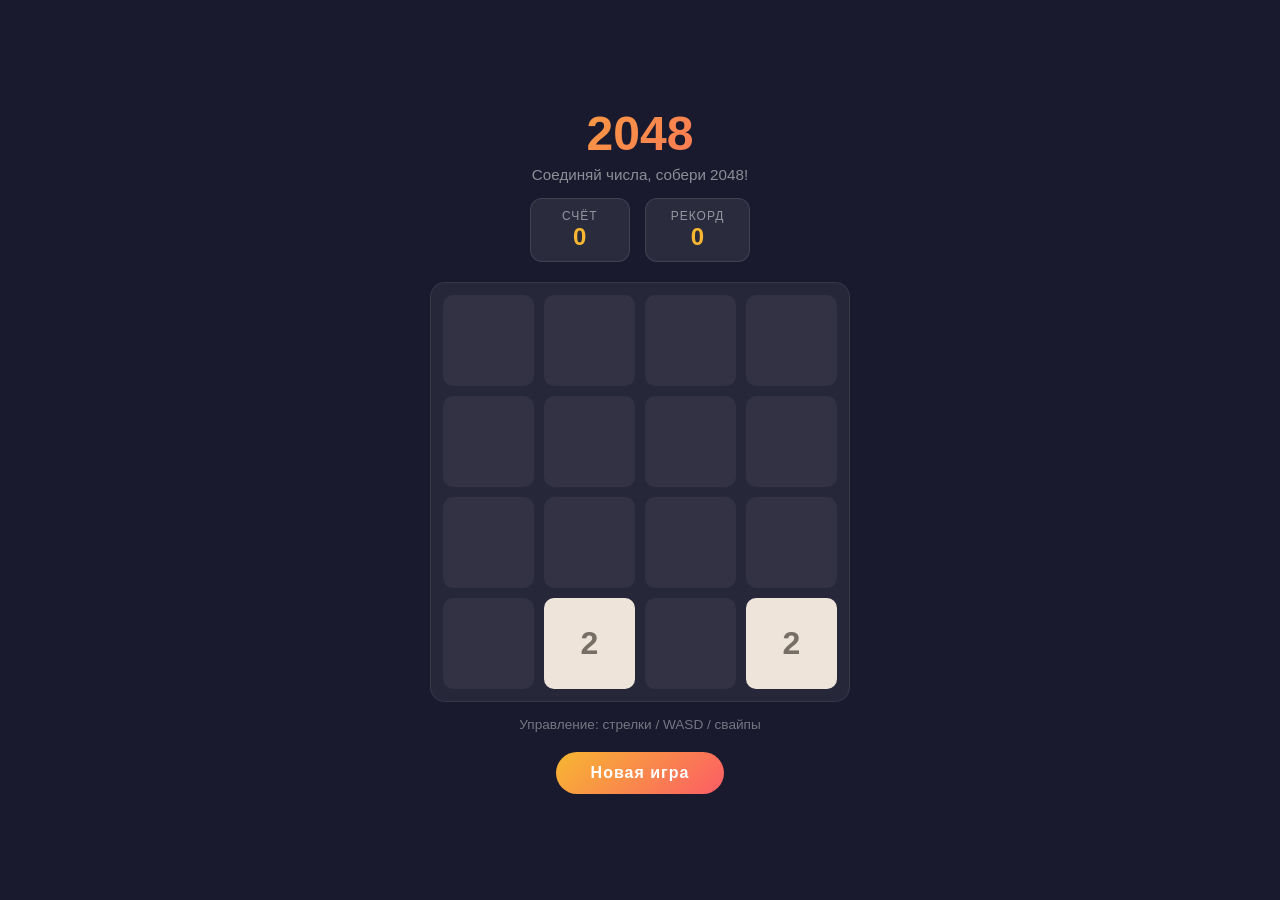
==== 2048.html @ e77bb4a8 "Initial commit: arcade games Made-with: Cursor" ====
<!DOCTYPE html>
<html lang="ru">
<head>
    <meta charset="UTF-8">
    <meta name="viewport" content="width=device-width, initial-scale=1.0, maximum-scale=1.0, user-scalable=no, viewport-fit=cover">
    <title>2048</title>
    <style>
        * {
            margin: 0;
            padding: 0;
            box-sizing: border-box;
            -webkit-user-select: none;
            user-select: none;
        }

        body {
            background: #1a1a2e;
            display: flex;
            justify-content: center;
            align-items: center;
            min-height: 100vh;
            font-family: 'Segoe UI', Tahoma, Geneva, Verdana, sans-serif;
            color: #fff;
            overflow: hidden;
            overscroll-behavior: none;
            touch-action: none;
            -webkit-tap-highlight-color: transparent;
        }

        .game-container {
            text-align: center;
            max-width: 460px;
            width: 100%;
            padding: 20px;
        }

        h1 {
            font-size: 3rem;
            margin-bottom: 5px;
            background: linear-gradient(135deg, #f7b731, #fc5c65);
            -webkit-background-clip: text;
            -webkit-text-fill-color: transparent;
            font-weight: 900;
        }

        .subtitle {
            color: rgba(255, 255, 255, 0.5);
            margin-bottom: 15px;
            font-size: 0.95rem;
        }

        .score-board {
            display: flex;
            justify-content: center;
            gap: 15px;
            margin-bottom: 20px;
        }

        .score-box {
            background: rgba(255, 255, 255, 0.08);
            border-radius: 12px;
            padding: 10px 25px;
            min-width: 100px;
            border: 1px solid rgba(255, 255, 255, 0.1);
        }

        .score-box .label {
            font-size: 0.75rem;
            text-transform: uppercase;
            color: rgba(255, 255, 255, 0.5);
            letter-spacing: 1px;
        }

        .score-box .value {
            font-size: 1.5rem;
            font-weight: bold;
            color: #f7b731;
        }

        .grid-container {
            background: rgba(255, 255, 255, 0.06);
            border-radius: 15px;
            padding: 12px;
            margin: 0 auto;
            width: 420px;
            height: 420px;
            position: relative;
            border: 1px solid rgba(255, 255, 255, 0.08);
        }

        .grid-bg {
            display: grid;
            grid-template-columns: repeat(4, 1fr);
            gap: 10px;
            width: 100%;
            height: 100%;
        }

        .cell-bg {
            background: rgba(255, 255, 255, 0.05);
            border-radius: 10px;
        }

        .tiles-layer {
            position: absolute;
            top: 12px;
            left: 12px;
            right: 12px;
            bottom: 12px;
        }

        .tile {
            position: absolute;
            display: flex;
            justify-content: center;
            align-items: center;
            border-radius: 10px;
            font-weight: 800;
            transition: top 0.12s ease, left 0.12s ease;
            z-index: 1;
        }

        .tile.new {
            animation: appear 0.2s ease;
        }

        .tile.merged {
            animation: pop 0.2s ease;
            z-index: 2;
        }

        @keyframes appear {
            0% { transform: scale(0); opacity: 0; }
            100% { transform: scale(1); opacity: 1; }
        }

        @keyframes pop {
            0% { transform: scale(1); }
            50% { transform: scale(1.15); }
            100% { transform: scale(1); }
        }

        .overlay {
            position: absolute;
            top: 0; left: 0;
            width: 100%; height: 100%;
            display: flex;
            flex-direction: column;
            justify-content: center;
            align-items: center;
            background: rgba(26, 26, 46, 0.85);
            z-index: 10;
            border-radius: 15px;
            backdrop-filter: blur(5px);
        }

        .overlay.hidden { display: none; }

        .overlay h2 {
            font-size: 2rem;
            margin-bottom: 15px;
        }

        .overlay .win { color: #f7b731; }
        .overlay .lose { color: #fc5c65; }

        .btn {
            padding: 12px 35px;
            font-size: 1rem;
            border: none;
            border-radius: 25px;
            cursor: pointer;
            background: linear-gradient(135deg, #f7b731, #fc5c65);
            color: #fff;
            font-weight: bold;
            transition: transform 0.2s, box-shadow 0.2s;
            letter-spacing: 1px;
            margin-top: 10px;
        }

        .btn:hover {
            transform: scale(1.05);
            box-shadow: 0 0 20px rgba(247, 183, 49, 0.4);
        }

        .controls-hint {
            margin-top: 15px;
            color: rgba(255, 255, 255, 0.4);
            font-size: 0.85rem;
        }

        @media (max-width: 480px) {
            .grid-container {
                width: min(92vw, 380px);
                height: min(92vw, 380px);
            }
            h1 { font-size: 2.2rem; }
        }
    </style>
</head>
<body>
    <div class="game-container">
        <h1>2048</h1>
        <p class="subtitle">Соединяй числа, собери 2048!</p>
        <div class="score-board">
            <div class="score-box">
                <div class="label">Счёт</div>
                <div class="value" id="score">0</div>
            </div>
            <div class="score-box">
                <div class="label">Рекорд</div>
                <div class="value" id="best">0</div>
            </div>
        </div>
        <div class="grid-container" id="gridContainer">
            <div class="grid-bg">
                <div class="cell-bg"></div><div class="cell-bg"></div><div class="cell-bg"></div><div class="cell-bg"></div>
                <div class="cell-bg"></div><div class="cell-bg"></div><div class="cell-bg"></div><div class="cell-bg"></div>
                <div class="cell-bg"></div><div class="cell-bg"></div><div class="cell-bg"></div><div class="cell-bg"></div>
                <div class="cell-bg"></div><div class="cell-bg"></div><div class="cell-bg"></div><div class="cell-bg"></div>
            </div>
            <div class="tiles-layer" id="tilesLayer"></div>
            <div class="overlay hidden" id="winOverlay">
                <h2 class="win">Победа!</h2>
                <p>Ты собрал 2048!</p>
                <button class="btn" id="continueBtn">Продолжить</button>
                <button class="btn" id="newGameWinBtn">Новая игра</button>
            </div>
            <div class="overlay hidden" id="loseOverlay">
                <h2 class="lose">Игра окончена</h2>
                <p>Нет доступных ходов</p>
                <button class="btn" id="newGameLoseBtn">Заново</button>
            </div>
        </div>
        <p class="controls-hint">Управление: стрелки / WASD / свайпы</p>
        <button class="btn" style="margin-top: 20px;" id="newGameBtn">Новая игра</button>
    </div>

    <script>
        // Блокируем «резину»/скролл на мобилке внутри игры
        document.addEventListener('touchmove', (e) => {
            if (!e.cancelable) return;
            const t = e.target;
            const inGame = (t && t.closest) ? !!t.closest('#gridContainer, button, .game-container') : false;
            if (inGame) e.preventDefault();
        }, { passive: false });
        document.addEventListener('gesturestart', (e) => { if (e.cancelable) e.preventDefault(); }, { passive: false });

        const SIZE = 4;
        let grid, score, best, won, moved;
        const tilesLayer = document.getElementById('tilesLayer');
        let tileElements = {};
        let tileIdCounter = 0;

        best = parseInt(localStorage.getItem('2048best') || '0');
        document.getElementById('best').textContent = best;

        function getContainerSize() {
            const c = document.getElementById('gridContainer');
            return c.clientWidth - 24; // minus padding
        }

        function getCellSize() {
            const total = getContainerSize();
            return (total - 30) / 4; // 3 gaps of 10px
        }

        function getCellPos(row, col) {
            const cellSize = getCellSize();
            const gap = 10;
            return {
                left: col * (cellSize + gap),
                top: row * (cellSize + gap)
            };
        }

        const TILE_COLORS = {
            2:    { bg: '#eee4da', color: '#776e65', fontSize: '2rem' },
            4:    { bg: '#ede0c8', color: '#776e65', fontSize: '2rem' },
            8:    { bg: '#f2b179', color: '#fff', fontSize: '2rem' },
            16:   { bg: '#f59563', color: '#fff', fontSize: '1.8rem' },
            32:   { bg: '#f67c5f', color: '#fff', fontSize: '1.8rem' },
            64:   { bg: '#f65e3b', color: '#fff', fontSize: '1.8rem' },
            128:  { bg: '#edcf72', color: '#fff', fontSize: '1.6rem' },
            256:  { bg: '#edcc61', color: '#fff', fontSize: '1.6rem' },
            512:  { bg: '#edc850', color: '#fff', fontSize: '1.5rem' },
            1024: { bg: '#edc53f', color: '#fff', fontSize: '1.3rem' },
            2048: { bg: '#edc22e', color: '#fff', fontSize: '1.3rem' },
        };

        function getTileStyle(value) {
            if (TILE_COLORS[value]) return TILE_COLORS[value];
            return { bg: '#3c3a32', color: '#fff', fontSize: '1.2rem' };
        }

        function createTileElement(row, col, value, isNew) {
            const id = ++tileIdCounter;
            const cellSize = getCellSize();
            const pos = getCellPos(row, col);
            const style = getTileStyle(value);

            const el = document.createElement('div');
            el.className = 'tile' + (isNew ? ' new' : '');
            el.dataset.id = id;
            el.style.width = cellSize + 'px';
            el.style.height = cellSize + 'px';
            el.style.left = pos.left + 'px';
            el.style.top = pos.top + 'px';
            el.style.background = style.bg;
            el.style.color = style.color;
            el.style.fontSize = style.fontSize;
            el.textContent = value;

            tilesLayer.appendChild(el);
            return id;
        }

        function updateTileElement(id, row, col, value, merged) {
            const el = tilesLayer.querySelector(`[data-id="${id}"]`);
            if (!el) return;

            const cellSize = getCellSize();
            const pos = getCellPos(row, col);
            const style = getTileStyle(value);

            el.style.left = pos.left + 'px';
            el.style.top = pos.top + 'px';
            el.style.background = style.bg;
            el.style.color = style.color;
            el.style.fontSize = style.fontSize;
            el.textContent = value;

            if (merged) {
                el.classList.remove('merged');
                void el.offsetWidth;
                el.classList.add('merged');
            }
        }

        function removeTileElement(id) {
            const el = tilesLayer.querySelector(`[data-id="${id}"]`);
            if (el) el.remove();
        }

        function initGame() {
            grid = Array.from({ length: SIZE }, () =>
                Array.from({ length: SIZE }, () => ({ value: 0, tileId: null }))
            );
            score = 0;
            won = false;
            tilesLayer.innerHTML = '';
            document.getElementById('score').textContent = 0;
            document.getElementById('winOverlay').classList.add('hidden');
            document.getElementById('loseOverlay').classList.add('hidden');

            addRandomTile();
            addRandomTile();
        }

        function addRandomTile() {
            const empty = [];
            for (let r = 0; r < SIZE; r++) {
                for (let c = 0; c < SIZE; c++) {
                    if (grid[r][c].value === 0) empty.push({ r, c });
                }
            }
            if (empty.length === 0) return;

            const { r, c } = empty[Math.floor(Math.random() * empty.length)];
            const value = Math.random() < 0.9 ? 2 : 4;
            const id = createTileElement(r, c, value, true);
            grid[r][c] = { value, tileId: id };
        }

        function slide(row) {
            let arr = row.filter(cell => cell.value !== 0);
            let result = [];
            let mergedIds = [];

            for (let i = 0; i < arr.length; i++) {
                if (i + 1 < arr.length && arr[i].value === arr[i + 1].value) {
                    const newValue = arr[i].value * 2;
                    score += newValue;
                    result.push({ value: newValue, tileId: arr[i].tileId, mergedFrom: arr[i + 1].tileId });
                    mergedIds.push(arr[i + 1].tileId);
                    i++;
                } else {
                    result.push({ value: arr[i].value, tileId: arr[i].tileId, mergedFrom: null });
                }
            }

            while (result.length < SIZE) {
                result.push({ value: 0, tileId: null, mergedFrom: null });
            }

            return { result, mergedIds };
        }

        function move(dir) {
            let moved = false;
            let allMergedIds = [];

            if (dir === 'left' || dir === 'right') {
                for (let r = 0; r < SIZE; r++) {
                    let row = grid[r].slice();
                    if (dir === 'right') row.reverse();

                    const { result, mergedIds } = slide(row);
                    if (dir === 'right') result.reverse();
                    allMergedIds.push(...mergedIds);

                    for (let c = 0; c < SIZE; c++) {
                        if (grid[r][c].value !== result[c].value || grid[r][c].tileId !== result[c].tileId) {
                            moved = true;
                        }
                        grid[r][c] = { value: result[c].value, tileId: result[c].tileId };

                        if (result[c].tileId) {
                            updateTileElement(result[c].tileId, r, c, result[c].value, result[c].mergedFrom !== null);
                        }
                    }
                }
            } else {
                for (let c = 0; c < SIZE; c++) {
                    let col = [];
                    for (let r = 0; r < SIZE; r++) col.push(grid[r][c]);
                    if (dir === 'down') col.reverse();

                    const { result, mergedIds } = slide(col);
                    if (dir === 'down') result.reverse();
                    allMergedIds.push(...mergedIds);

                    for (let r = 0; r < SIZE; r++) {
                        if (grid[r][c].value !== result[r].value || grid[r][c].tileId !== result[r].tileId) {
                            moved = true;
                        }
                        grid[r][c] = { value: result[r].value, tileId: result[r].tileId };

                        if (result[r].tileId) {
                            updateTileElement(result[r].tileId, r, c, result[r].value, result[r].mergedFrom !== null);
                        }
                    }
                }
            }

            // Удаляем поглощённые тайлы
            allMergedIds.forEach(id => {
                if (id) removeTileElement(id);
            });

            if (moved) {
                document.getElementById('score').textContent = score;
                if (score > best) {
                    best = score;
                    localStorage.setItem('2048best', best);
                    document.getElementById('best').textContent = best;
                }

                setTimeout(() => {
                    addRandomTile();
                    checkWin();
                    if (!canMove()) {
                        document.getElementById('loseOverlay').classList.remove('hidden');
                    }
                }, 130);
            }
        }

        function checkWin() {
            if (won) return;
            for (let r = 0; r < SIZE; r++) {
                for (let c = 0; c < SIZE; c++) {
                    if (grid[r][c].value === 2048) {
                        won = true;
                        document.getElementById('winOverlay').classList.remove('hidden');
                        return;
                    }
                }
            }
        }

        function canMove() {
            for (let r = 0; r < SIZE; r++) {
                for (let c = 0; c < SIZE; c++) {
                    if (grid[r][c].value === 0) return true;
                    if (c + 1 < SIZE && grid[r][c].value === grid[r][c + 1].value) return true;
                    if (r + 1 < SIZE && grid[r][c].value === grid[r + 1][c].value) return true;
                }
            }
            return false;
        }

        // Клавиатура
        document.addEventListener('keydown', (e) => {
            let dir = null;
            switch (e.key) {
                case 'ArrowLeft': case 'a': case 'A': case 'ф': case 'Ф': dir = 'left'; break;
                case 'ArrowRight': case 'd': case 'D': case 'в': case 'В': dir = 'right'; break;
                case 'ArrowUp': case 'w': case 'W': case 'ц': case 'Ц': dir = 'up'; break;
                case 'ArrowDown': case 's': case 'S': case 'ы': case 'Ы': dir = 'down'; break;
            }
            if (dir) {
                e.preventDefault();
                move(dir);
            }
        });

        // Свайпы
        let touchStartX, touchStartY;
        const gc = document.getElementById('gridContainer');

        gc.addEventListener('touchstart', (e) => {
            touchStartX = e.touches[0].clientX;
            touchStartY = e.touches[0].clientY;
        }, { passive: false });

        gc.addEventListener('touchend', (e) => {
            if (!touchStartX || !touchStartY) return;
            const dx = e.changedTouches[0].clientX - touchStartX;
            const dy = e.changedTouches[0].clientY - touchStartY;
            const absDx = Math.abs(dx);
            const absDy = Math.abs(dy);

            if (Math.max(absDx, absDy) < 30) return;

            if (absDx > absDy) {
                move(dx > 0 ? 'right' : 'left');
            } else {
                move(dy > 0 ? 'down' : 'up');
            }
        }, { passive: false });

        // Кнопки
        document.getElementById('newGameBtn').addEventListener('click', initGame);
        document.getElementById('newGameWinBtn').addEventListener('click', initGame);
        document.getElementById('newGameLoseBtn').addEventListener('click', initGame);
        document.getElementById('continueBtn').addEventListener('click', () => {
            document.getElementById('winOverlay').classList.add('hidden');
        });

        initGame();
    </script>
</body>
</html>
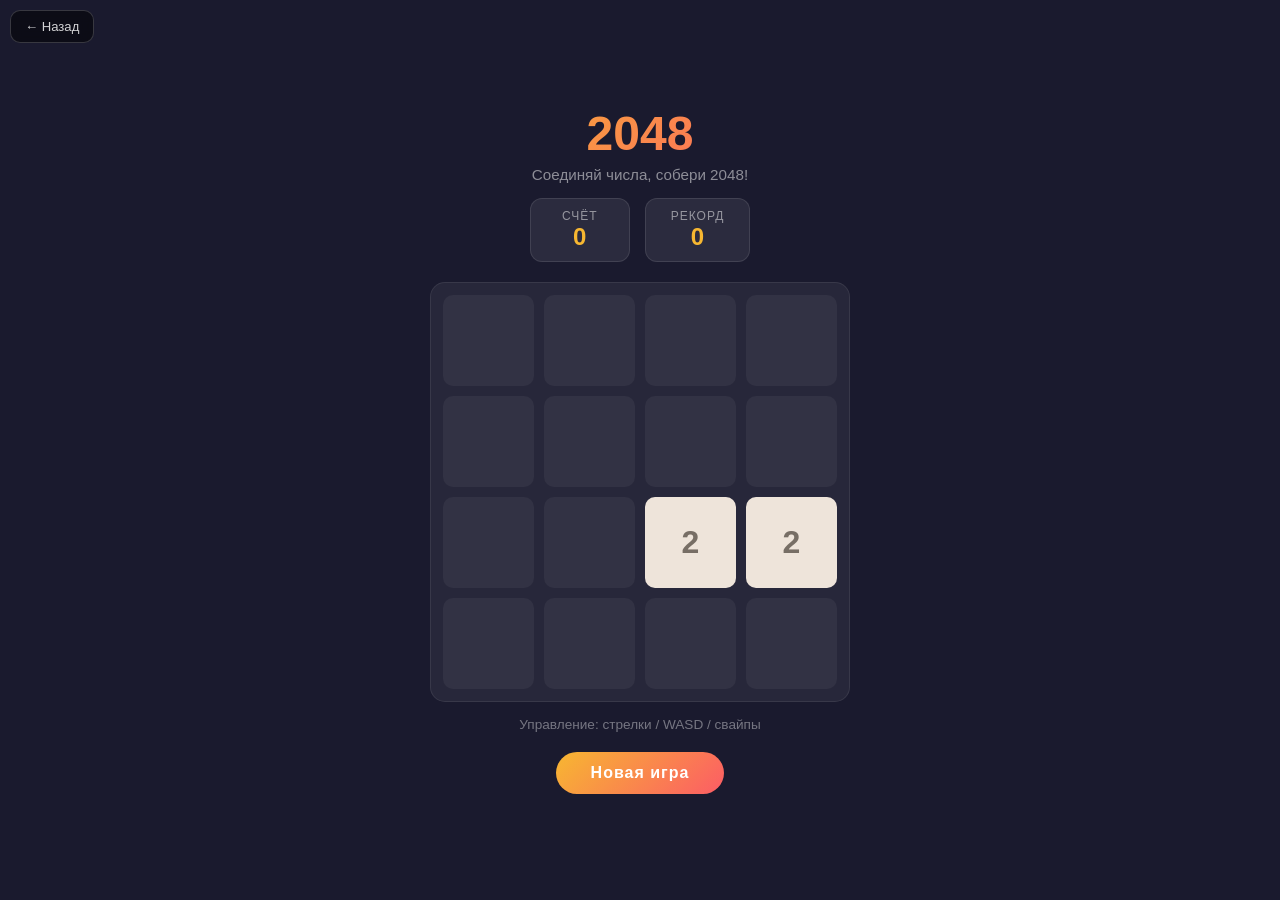
==== commit e4ddd56b: "Mobile и mini-app: mini-app.css/js, правки игр и README Made-with: Cursor" ====
--- a/2048.html
+++ b/2048.html
@@ -3,6 +3,9 @@
 <head>
     <meta charset="UTF-8">
     <meta name="viewport" content="width=device-width, initial-scale=1.0, maximum-scale=1.0, user-scalable=no, viewport-fit=cover">
+    <link rel="stylesheet" href="mini-app.css">
+    <script defer src="https://telegram.org/js/telegram-web-app.js"></script>
+    <script defer src="mini-app.js"></script>
     <title>2048</title>
     <style>
         * {
@@ -13,17 +16,27 @@
             user-select: none;
         }
 
+        html {
+            height: 100%;
+            height: -webkit-fill-available;
+        }
+
         body {
             background: #1a1a2e;
+            position: fixed;
+            inset: 0;
+            width: 100%;
+            height: 100%;
+            height: var(--app-vh, 100vh);
+            max-height: var(--app-vh, 100vh);
             display: flex;
             justify-content: center;
             align-items: center;
-            min-height: 100vh;
             font-family: 'Segoe UI', Tahoma, Geneva, Verdana, sans-serif;
             color: #fff;
             overflow: hidden;
             overscroll-behavior: none;
-            touch-action: none;
+            touch-action: manipulation;
             -webkit-tap-highlight-color: transparent;
         }
 
@@ -31,7 +44,12 @@
             text-align: center;
             max-width: 460px;
             width: 100%;
-            padding: 20px;
+            max-height: 100%;
+            padding: max(12px, env(safe-area-inset-top)) 16px max(12px, env(safe-area-inset-bottom));
+            overflow-x: hidden;
+            overflow-y: auto;
+            -webkit-overflow-scrolling: touch;
+            overscroll-behavior: contain;
         }
 
         h1 {
@@ -82,10 +100,13 @@
             border-radius: 15px;
             padding: 12px;
             margin: 0 auto;
-            width: 420px;
-            height: 420px;
+            width: min(92vw, 420px);
+            aspect-ratio: 1;
+            height: auto;
+            max-width: 100%;
             position: relative;
             border: 1px solid rgba(255, 255, 255, 0.08);
+            touch-action: none;
         }
 
         .grid-bg {
@@ -189,16 +210,36 @@
             font-size: 0.85rem;
         }
 
+        .back-btn {
+            position: fixed;
+            top: max(10px, env(safe-area-inset-top, 0px));
+            left: max(10px, env(safe-area-inset-left, 0px));
+            z-index: 200;
+            background: rgba(0,0,0,0.52);
+            border: 1px solid rgba(255,255,255,0.18);
+            color: rgba(255,255,255,0.82);
+            border-radius: 10px;
+            padding: 9px 14px;
+            font-size: 0.82rem;
+            font-family: inherit;
+            cursor: pointer;
+            text-decoration: none;
+            line-height: 1;
+            -webkit-backdrop-filter: blur(6px);
+            backdrop-filter: blur(6px);
+            touch-action: manipulation;
+            -webkit-tap-highlight-color: transparent;
+        }
+        .back-btn:active { background: rgba(255,255,255,0.18); }
+
         @media (max-width: 480px) {
-            .grid-container {
-                width: min(92vw, 380px);
-                height: min(92vw, 380px);
-            }
-            h1 { font-size: 2.2rem; }
+            h1 { font-size: 2rem; }
+            .subtitle { font-size: 0.88rem; }
         }
     </style>
 </head>
 <body>
+    <a class="back-btn" href="index.html">← Назад</a>
     <div class="game-container">
         <h1>2048</h1>
         <p class="subtitle">Соединяй числа, собери 2048!</p>
@@ -237,15 +278,6 @@
     </div>
 
     <script>
-        // Блокируем «резину»/скролл на мобилке внутри игры
-        document.addEventListener('touchmove', (e) => {
-            if (!e.cancelable) return;
-            const t = e.target;
-            const inGame = (t && t.closest) ? !!t.closest('#gridContainer, button, .game-container') : false;
-            if (inGame) e.preventDefault();
-        }, { passive: false });
-        document.addEventListener('gesturestart', (e) => { if (e.cancelable) e.preventDefault(); }, { passive: false });
-
         const SIZE = 4;
         let grid, score, best, won, moved;
         const tilesLayer = document.getElementById('tilesLayer');
@@ -342,6 +374,24 @@
             if (el) el.remove();
         }
 
+        function reflowTiles() {
+            if (!grid || !grid.length) return;
+            for (let r = 0; r < SIZE; r++) {
+                for (let c = 0; c < SIZE; c++) {
+                    const cell = grid[r][c];
+                    if (cell.value && cell.tileId) {
+                        updateTileElement(cell.tileId, r, c, cell.value, false);
+                    }
+                }
+            }
+        }
+
+        function onViewportChange() {
+            reflowTiles();
+        }
+        window.addEventListener('resize', onViewportChange);
+        if (window.visualViewport) window.visualViewport.addEventListener('resize', onViewportChange);
+
         function initGame() {
             grid = Array.from({ length: SIZE }, () =>
                 Array.from({ length: SIZE }, () => ({ value: 0, tileId: null }))
--- a/mini-app.css
+++ b/mini-app.css
@@ -0,0 +1,42 @@
+/* Общая адаптация: телефоны, вырезы, WebView / Telegram Mini App */
+
+:root {
+    --sat: env(safe-area-inset-top, 0px);
+    --sar: env(safe-area-inset-right, 0px);
+    --sab: env(safe-area-inset-bottom, 0px);
+    --sal: env(safe-area-inset-left, 0px);
+}
+
+html {
+    height: 100%;
+    height: -webkit-fill-available;
+}
+
+html.mini-app-ready body {
+    /* стабильная высота вместо «прыгающего» 100vh в WebView */
+    min-height: var(--app-vh, 100vh);
+    min-height: 100dvh;
+}
+
+/* Контент игр — отступы от выреза / home indicator */
+@media (max-width: 900px) {
+    .game-container,
+    .layout {
+        box-sizing: border-box;
+        padding-top: max(4px, var(--sat));
+        padding-left: max(12px, var(--sal));
+        padding-right: max(12px, var(--sar));
+        padding-bottom: max(8px, var(--sab));
+    }
+}
+
+/* Главная (лаунчер): без фиксации body, только безопасные поля */
+.index-wrap {
+    box-sizing: border-box;
+    min-height: var(--app-vh, 100vh);
+    min-height: 100dvh;
+    padding-top: max(12px, var(--sat));
+    padding-left: max(16px, var(--sal));
+    padding-right: max(16px, var(--sar));
+    padding-bottom: max(24px, var(--sab));
+}
